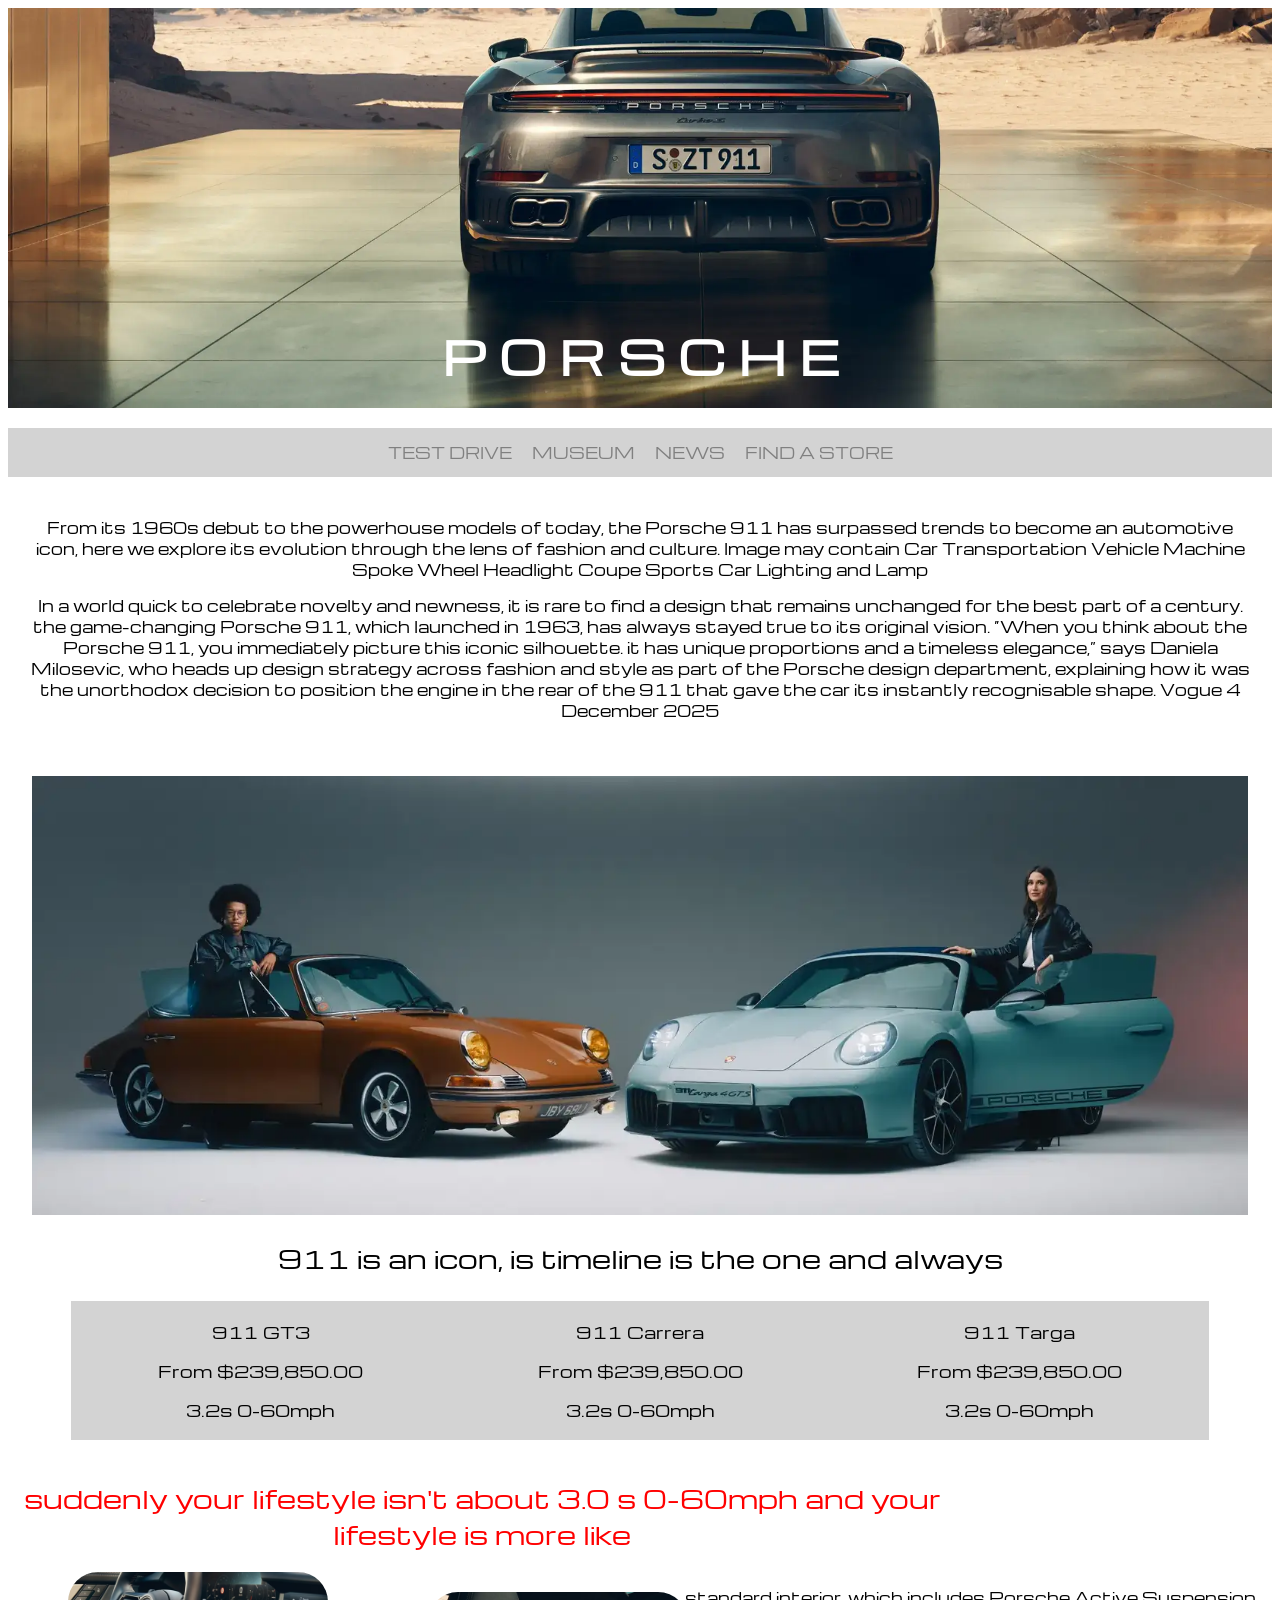
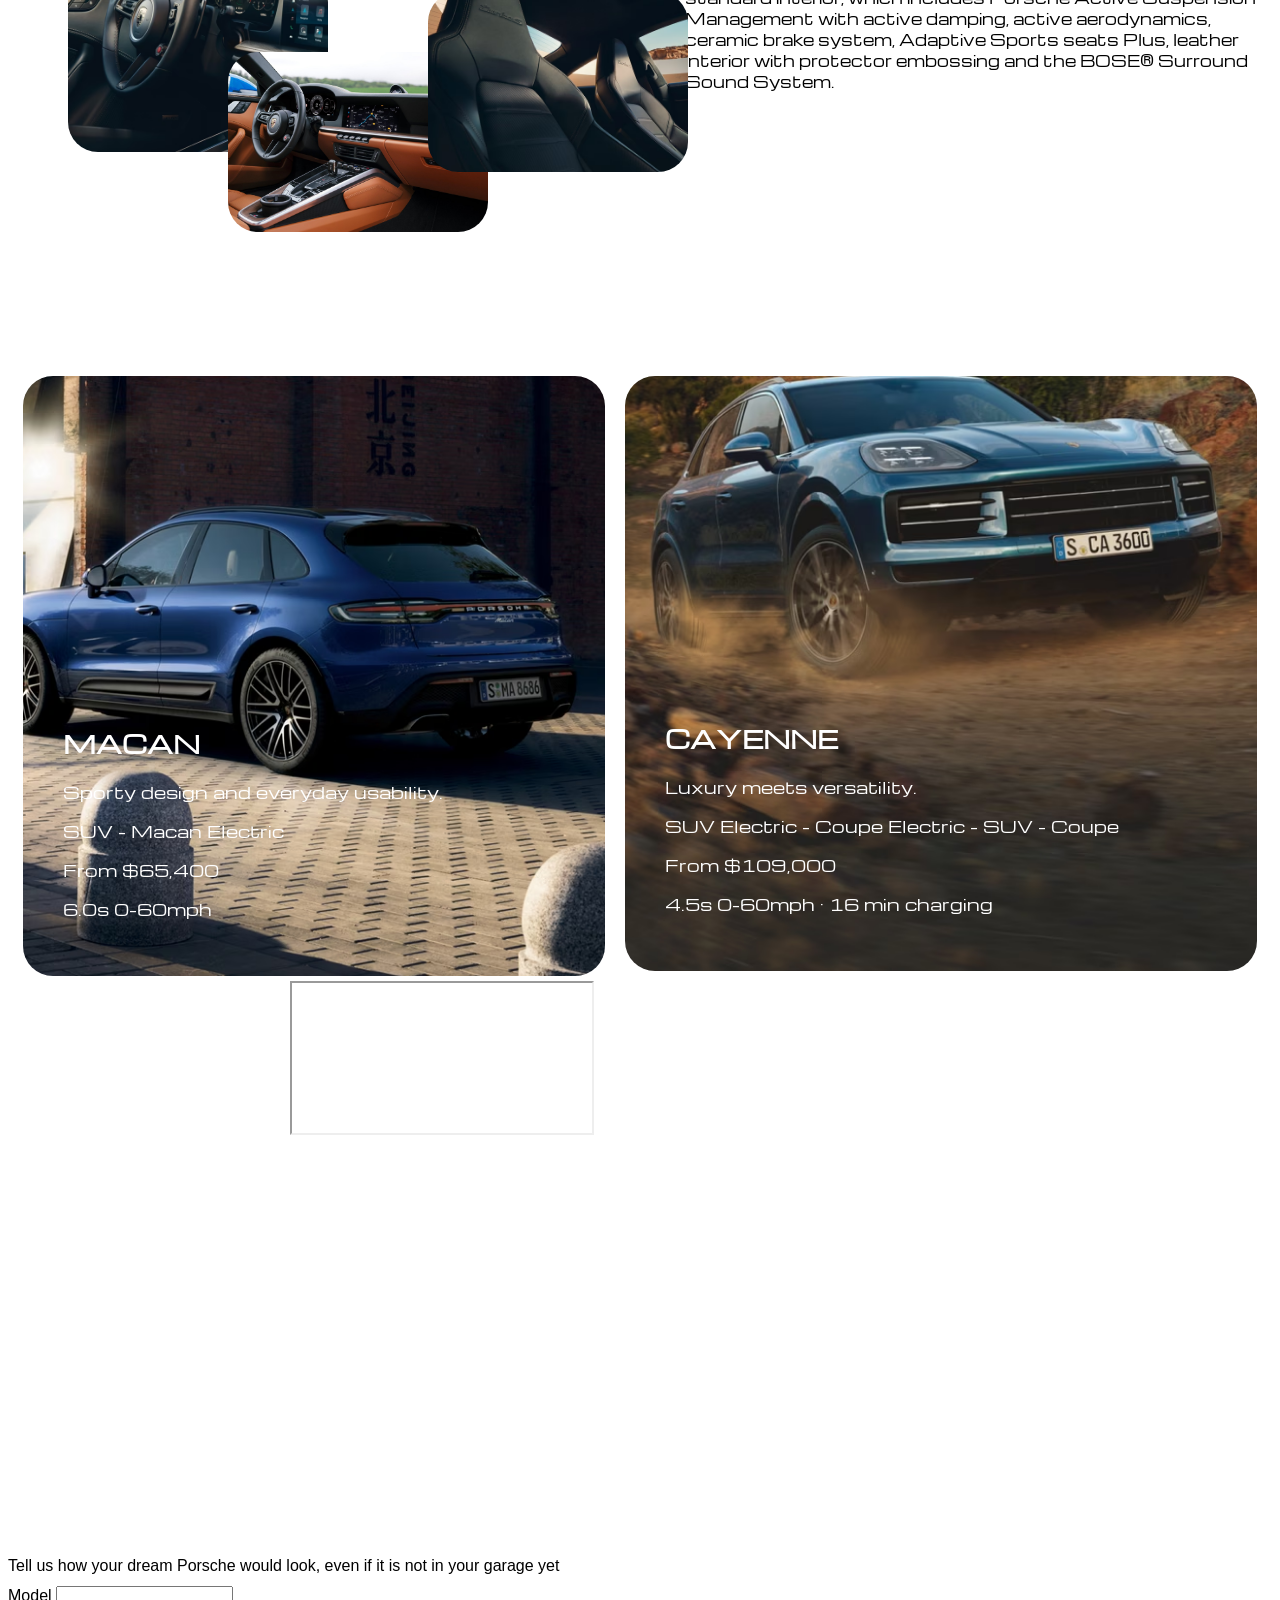
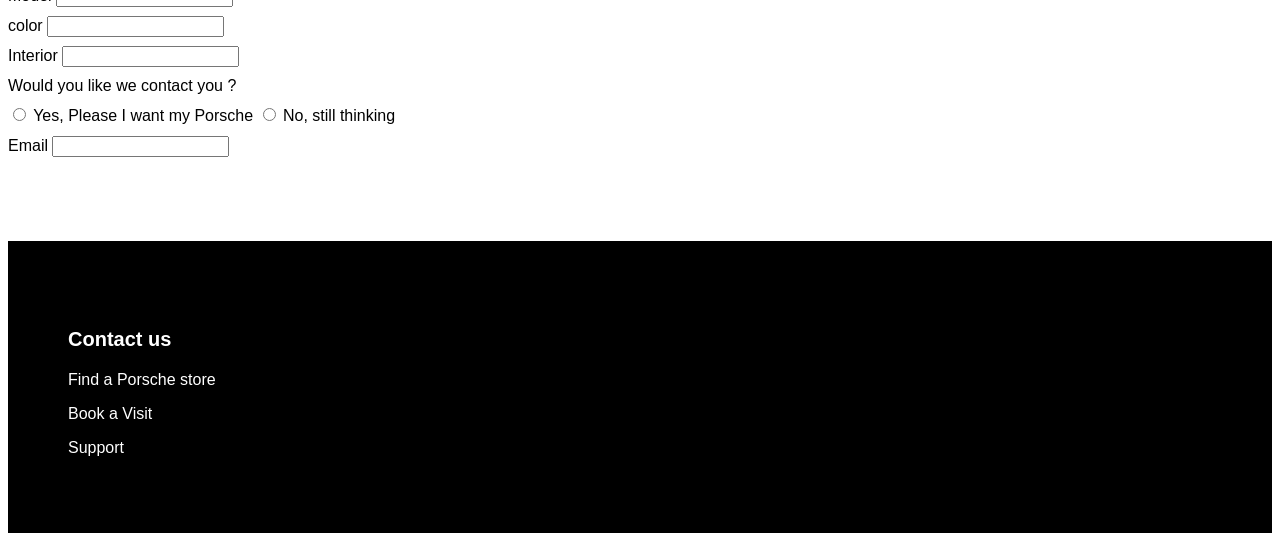
==== index.html @ 7ddfa950 "homepage" ====
<!DOCTYPE html>
<html lang="en">

<head>
  <meta charset="UTF-8">
  <meta name="viewport" content="width=device-width, initial-scale=1.0">
  <title>porschelovers</title>
  <link rel="stylesheet" href="../css/style.css" />

</head>

<body class="finalproject">

  <div class="porsche">
    <h1 id="topfinal">P O R S C H E</h1>
  </div>


  <div class="topitems">
    <a class="test drive" href="#home">TEST DRIVE </a>
    <a href="html/museum.html">MUSEUM</a>
    <a href="#news">NEWS</a>
    <a href="html/findastore.html">FIND A STORE</a>
  </div>


  <div class="intro">
    From its 1960s debut to the powerhouse models of today, the Porsche 911 has surpassed trends to
    become an automotive icon, here we explore its evolution through the lens of fashion and culture.
    Image may contain Car Transportation Vehicle Machine Spoke
    Wheel Headlight Coupe Sports Car Lighting and Lamp

    <p>
      In a world quick to celebrate novelty and newness,
      it is rare to find a design that remains unchanged for the best part of a century.
      the game-changing Porsche 911, which launched in 1963, has always stayed true to its original vision.
      “When you think about the Porsche 911, you immediately picture this iconic silhouette. it has unique proportions
      and a timeless elegance,”
      says Daniela Milosevic, who heads up design strategy across fashion and style as part of the Porsche design
      department,
      explaining how it was the unorthodox decision to position the engine in the rear of the 911 that gave the car its
      instantly recognisable shape.
      Vogue 4 December 2025
    </p>
  </div>


  <img class="first" src="../img/first.webp" alt="voguepicture">

  <p class="icon"> 911 is an icon, is timeline is the one and always</p>

  <article>
    <div class="container">
      <div class="GT3"> 911 GT3
        <p>From $239,850.00</p>
        <p1>3.2s 0-60mph</p1>
      </div>

      <div class="Carrera"> 911 Carrera
        <p>From $239,850.00</p>
        <p1>3.2s 0-60mph</p1>
      </div>

      <div class="targa"> 911 Targa
        <p>From $239,850.00</p>
        <p1>3.2s 0-60mph</p1>
      </div>
  </article>

  <div class="models">
    suddenly your lifestyle isn't about 3.0 s 0-60mph and your lifestyle is more like
  </div>

  <div class="interior">
    <img class="imgone" src="../img/interior.avif" alt="interior">
    <img class="imgtwo" src="../img/interiorcolor.jfif" alt="interiorcolor">
    <img class="imgthree" src="../img/seats.avif" alt="seats">
  </div>

  <div class="textright">
    <p>standard interior, which includes Porsche Active Suspension
      Management with active damping, active aerodynamics,
      ceramic brake system, Adaptive Sports seats Plus, leather interior
      with protector embossing and the BOSE® Surround Sound System.
    </p>
  </div>

<div class="suvs">

    <div class="firstmodel">
        <img class="blue" src="../img/macan.avif" alt="macan">

        <div class="macaninfo">
            <h2>MACAN</h2>
            <p>Sporty design and everyday usability.</p>
            <p>SUV - Macan Electric</p>
            <p>From $65,400</p>
            <p>6.0s 0-60mph</p>
        </div>
    </div>

    <div class="secondmodel">
        <img class="green" src="../img/cayenne (2).avif" alt="cayenne">

        <div class="cayenneinfo">
            <h2>CAYENNE</h2>
            <p>Luxury meets versatility.</p>
            <p>SUV Electric - Coupe Electric - SUV - Coupe</p>
            <p>From $109,000</p>
            <p>4.5s 0-60mph · 16 min charging</p>
        </div>
    </div>

</div>

  <div class="video">
    <iframe src="https://www.youtube.com/embed/IyYB0nlSMFE?si=cgIBkVnukP4LBjOP" title="Porsche 911 tribute"
      allowfullscreen="accelerometer; autoplay; clipboard-write; encrypted-media; gyroscope; picture-in-picture; web-share"
      referrerpolicy="strict-origin-when-cross-origin" allowfullscreen></iframe>
  </div>


  <form>
    <label for="looks">Tell us how your dream Porsche would look, even if it is not in your garage yet </label>
    <br> Model <input type="text">
    <br> color <input type="text">
    <br> Interior <input type="text">
    <br> Would you like we contact you ?
    <br> <input type="radio"> Yes, Please I want my Porsche
    <input type="radio"> No, still thinking
    <br> Email <input type="text">

  </form>

 <footer>
   <div class="footer">
      <h4>Contact us</h4>
      <p>Find a Porsche store</p>
      <p>Book a Visit</p>
      <p>Support</p>  
    </div>
 </footer>





</body>

</html>
---- css/style.css ----
@import url('https://fonts.googleapis.com/css2?family=Michroma&display=swap');



#topfinal {
    font-family: "michroma";
    text-align:center;
    align-items:end;
    font-size: 45px;
    color: white;
    margin: 0;
    padding-bottom: 20px;
}

div.porsche{
    background-image: url('../img/car.webp');
    background-repeat: no-repeat;
    background-size: cover;
    height: 400px;
    display: flex;
    justify-content: center;
    align-items: flex-end; 
}

.topitems {
    display: flex;
    justify-content: center;    
    gap: 20px;
    margin: 20px auto;
    color: white;
    font-family: "michroma";
    background-color: lightgray;
    text-align: center;
    text-decoration: none;
    padding: 14px 16px;
    font-size: 15px;
}

.topitems a {
    color: grey;
    text-decoration: none;
    
}
.topitems a:hover {
    background-color: grey;
    color: white;
}

.topimg {
    display: block;
}

.video {
    width: 80%;
    max-width: 700px;
    aspect-ratio: 16/9;
    margin:5px auto;
    overflow: hidden;
    padding-bottom: 10%;
}

article { 
    align-items: center;
    text-align: center;
}

img.first {
    width: 95vw;
    height: auto;
    display: block;
    margin: 10px auto;
}

div.intro {
    text-align: center;
    font-family: "michroma";
    margin: 20px auto;
    padding: 20px;
    font-size: 15px;
}

p.icon {
    font-family: "michroma";
    text-align: center;
    font-size:25px;
}
    
.container {
    display: grid;
    grid-template-columns: 30% 30% 30%;
    justify-content: center;
}



div.GT3 {
    font-family: "michroma";
    grid-column: 1;
    background-color:lightgray;
    padding-top: 5%;
    padding-bottom: 5%;
}


div.Carrera {
    grid-column: 2;
    display: flex;
    background-color: lightgray;
    font-family: "michroma";
    display: inline-block;padding-top: 5%;
    padding-bottom: 5%;
}

div.targa {
     grid-column: 3;
    display: flex;
    font-family: "michroma";
    background-color: lightgray;
    display: inline-block;padding-top: 5%;
    padding-bottom: 5%;
}

div.models {
    font-family: "michroma";
    color: red;
    text-align: center;
    font-size: 25px ;
    margin-top: 40px;
    width: 75%;
}


div.interior{
    display:inline-block;
    position:relative;
    width: 35%;
    height: 420px;
    margin-left: 20px;
}

.interior img {
    width: 260px;
    height: 180px;
    object-fit: cover;
    border-radius: 30px;
    position: absolute;
}

.imgone {
    top: 20px;
    left: 40px; 
}

.imgtwo {
    top: 100px;
    left: 200px; 
}

.imgthree {
    top: 40px;
    left: 400px;   
}

.textright {
    width: 48%;
    font-size: 15px;
    font-family: "michroma";
    margin-bottom: 20px;
    margin-top: 20px;
    float: right;
}

.textright p {
    margin-left: 20px;
}

.suvs {
    display: flex;
    gap: 20px;  
    justify-content: center;
    width: 100%;
}

div.firstmodel {
    width: 46%;
    height: 600px;
    overflow: hidden;
    border-radius: 30px;
    position: relative;
}


.firstmodel img {
    width: 100%;
    height: 100%;
    object-fit: cover;
    display: block;
}

div.secondmodel {
    width: 50%;
    height: 595px;
    overflow: hidden;
    border-radius: 30px;
    position: relative;
}

.secondmodel img {
    width: 100%;
    height: 100%;
    object-fit: cover;
    display: block;
}

div.macaninfo {
    color:white;
    position: absolute;
    bottom: 40px;
    left: 40px;
    font-family: "michroma";
}

div.cayenneinfo {
    color:white;
    position: absolute;
    bottom: 40px;
    left: 40px;
    font-family: "michroma";
}

footer {
    background-color: black;
    color: white;
    padding: 60px;
    margin-top: 80px;
    font-family: helvetica;
}

footer h4 {
    font-size: 20px;
    margin-bottom: 20px;
}

.footer p:hover {
    background-color: grey;
    color: red;
    display: inline-block;
}


form {
    font-family: Arial, Helvetica, sans-serif;
    line-height: 30px;
    margin-top: 50px;
}


#museumtop {
    font-family: "michroma";
    text-align:center;
    align-items:end;
    font-size: 45px;
    color: white;
    margin: 0;
    padding-bottom: 20px;
}


div.mtop {
    background-image: url(../img/museumtop.avif);
  
}
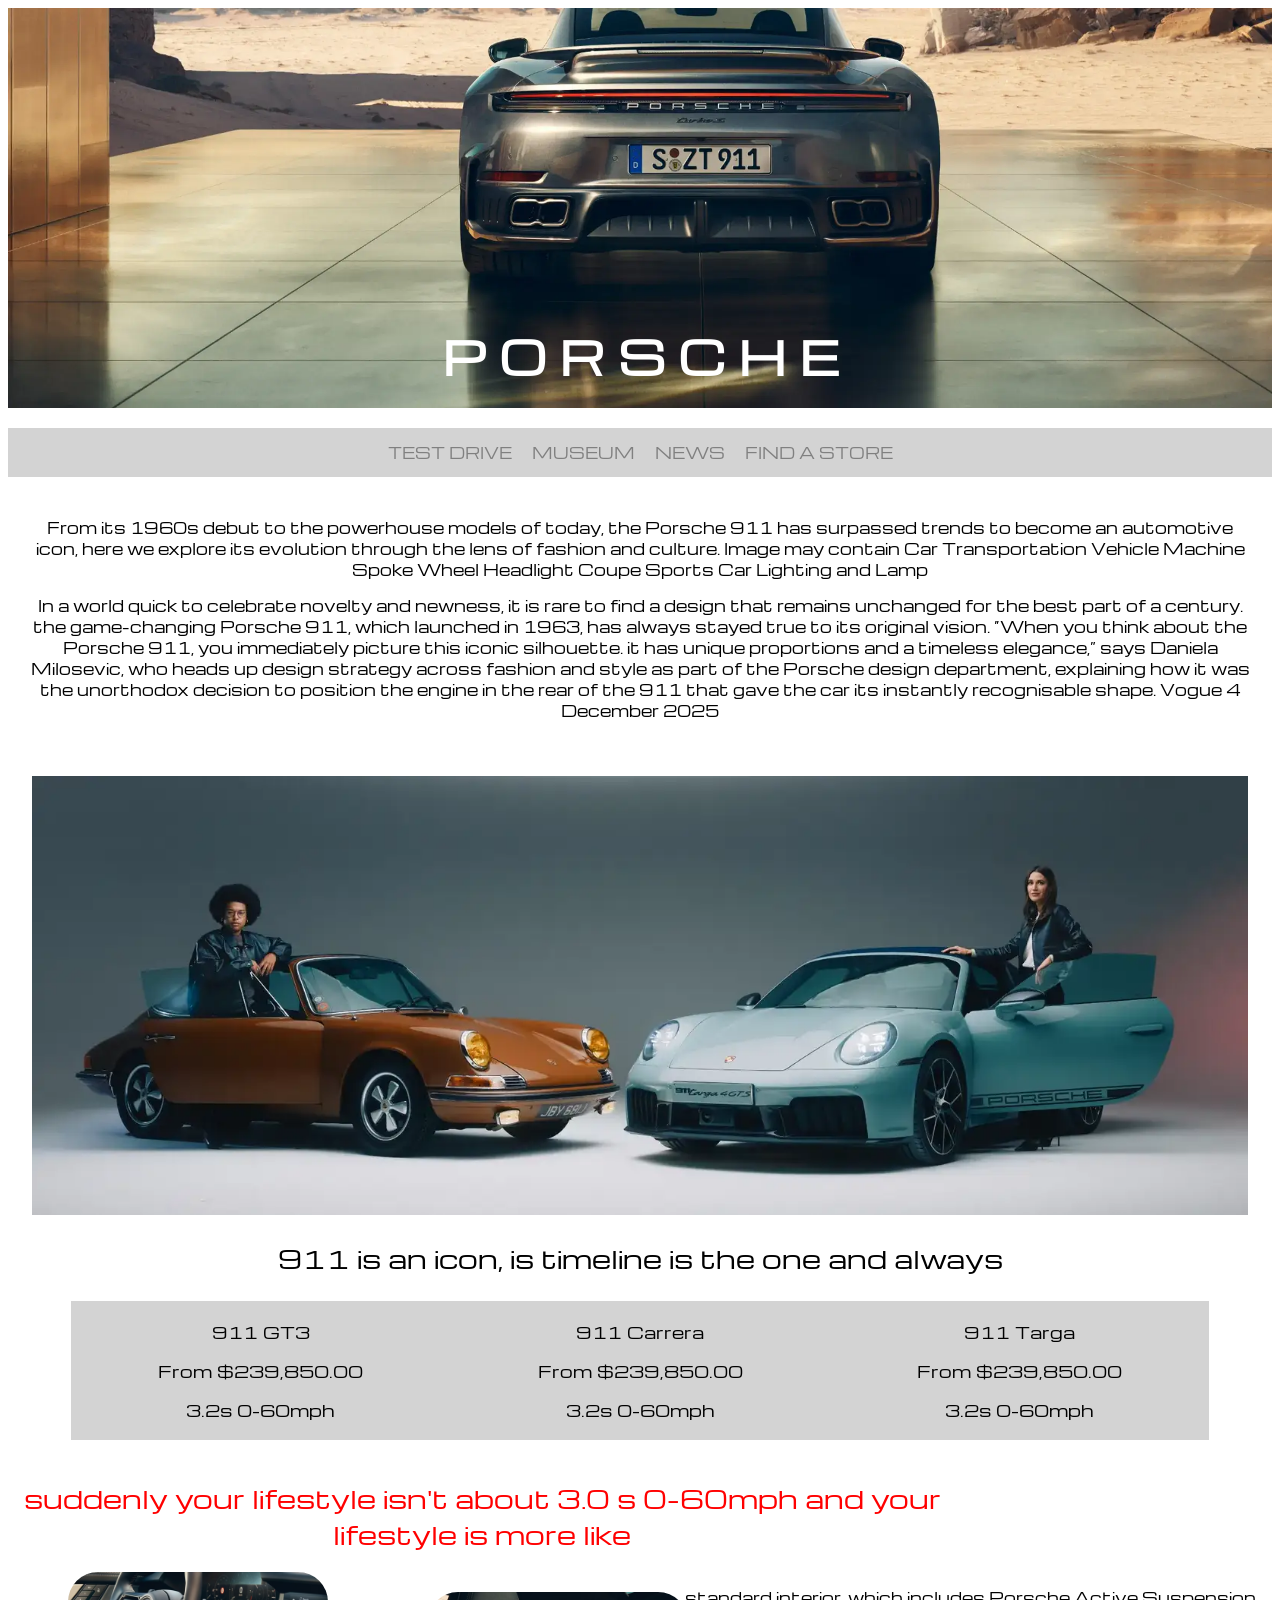
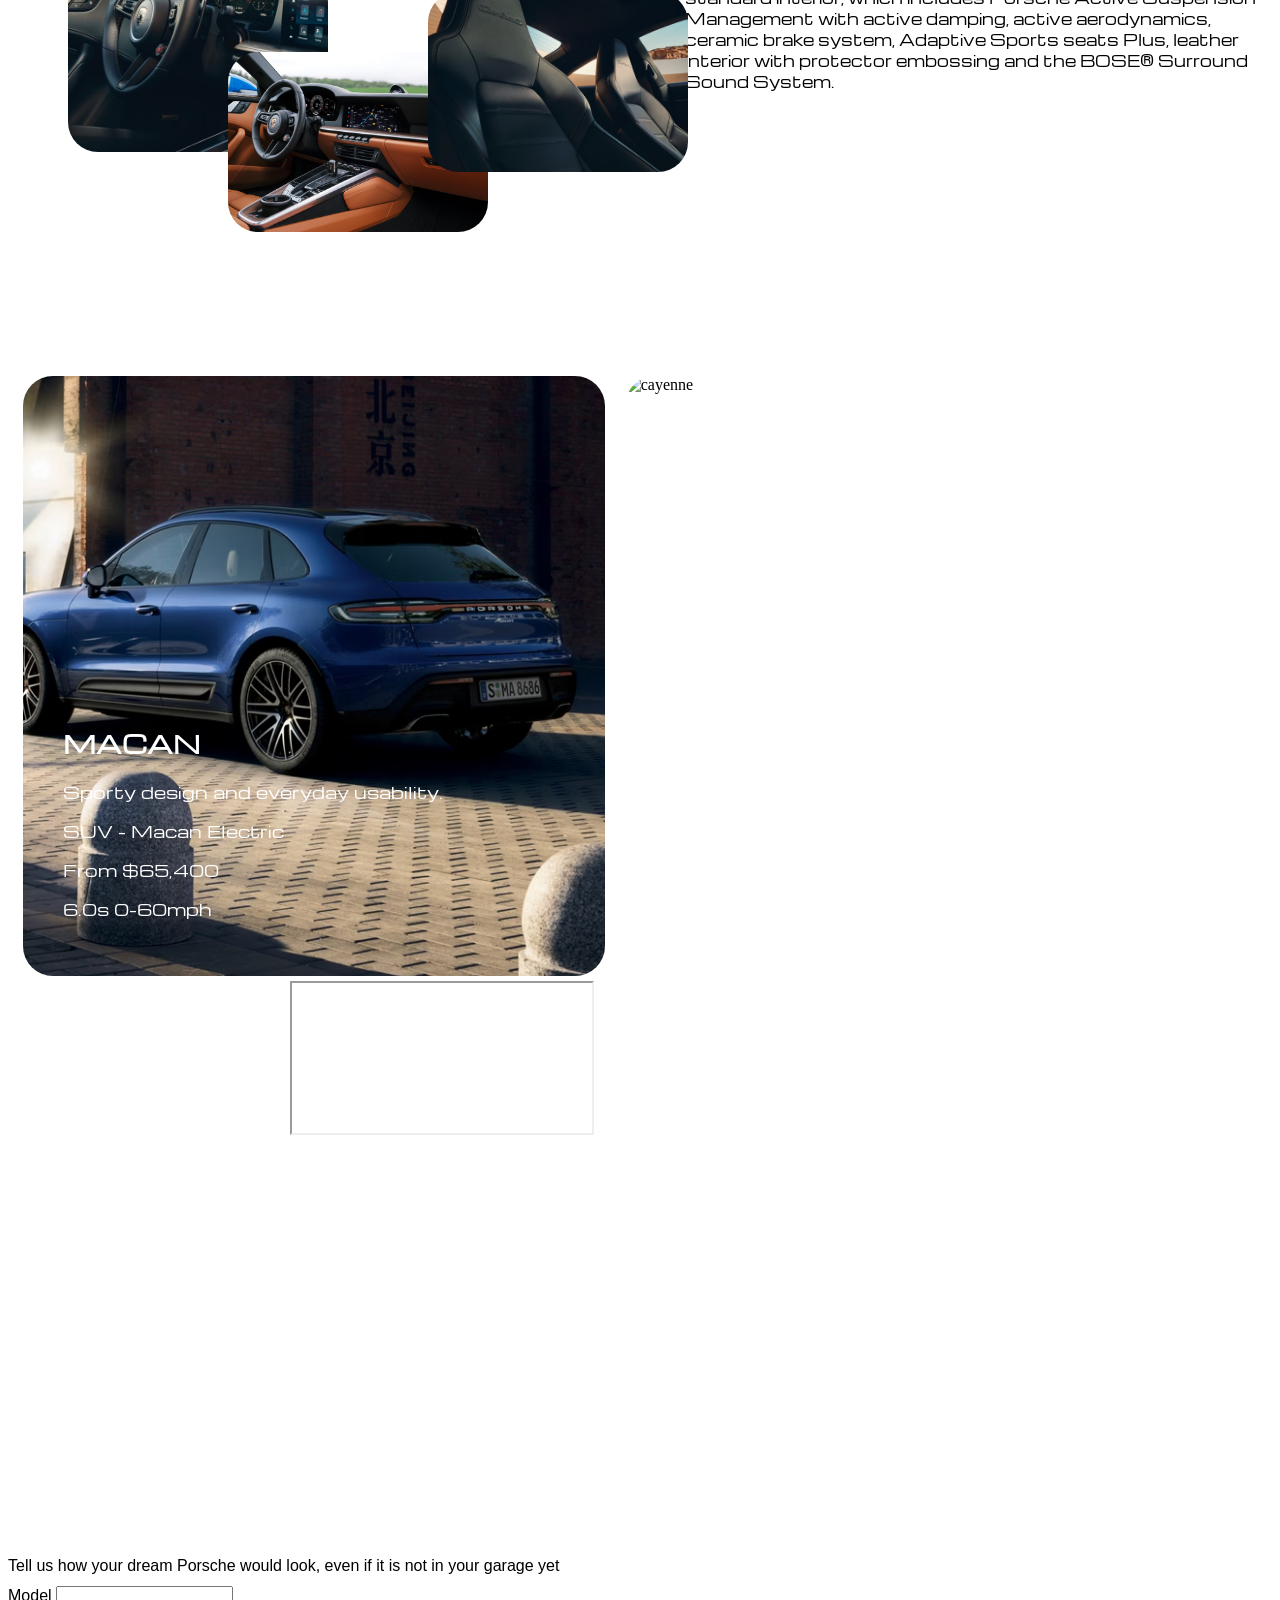
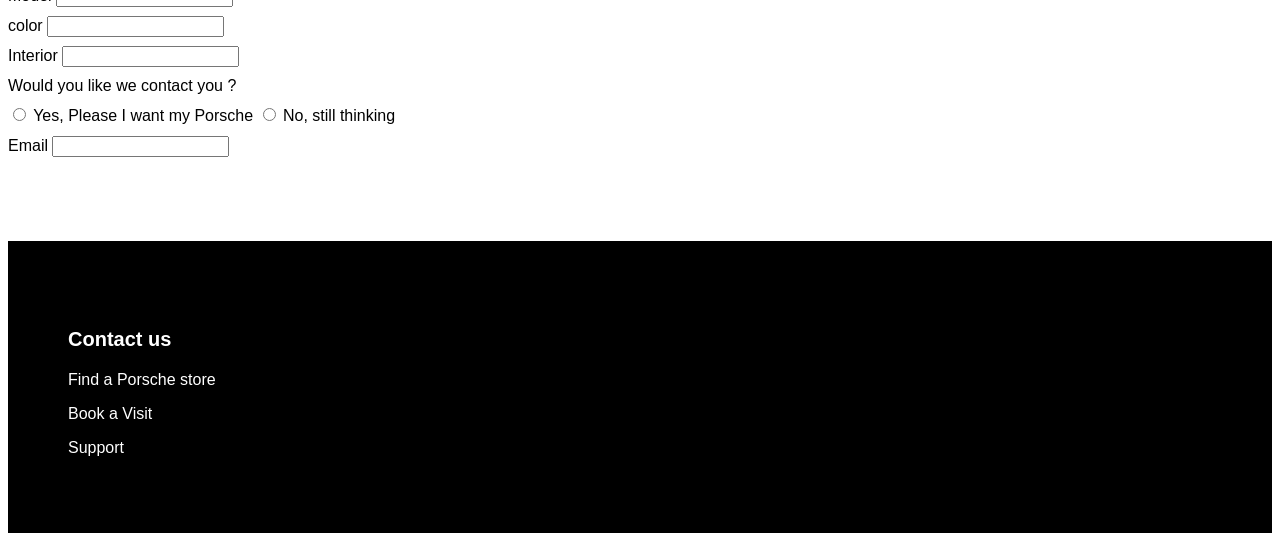
==== commit 8d9f8e73: "museum changes" ====
--- a/index.html
+++ b/index.html
@@ -5,7 +5,7 @@
   <meta charset="UTF-8">
   <meta name="viewport" content="width=device-width, initial-scale=1.0">
   <title>porschelovers</title>
-  <link rel="stylesheet" href="../css/style.css" />
+  <link rel="stylesheet" href="./css/style.css" />
 
 </head>
 
@@ -72,9 +72,9 @@
   </div>
 
   <div class="interior">
-    <img class="imgone" src="../img/interior.avif" alt="interior">
-    <img class="imgtwo" src="../img/interiorcolor.jfif" alt="interiorcolor">
-    <img class="imgthree" src="../img/seats.avif" alt="seats">
+    <img class="imgone" src="img/interior.avif" alt="interior">
+    <img class="imgtwo" src="img/interiorcolor.jfif" alt="interiorcolor">
+    <img class="imgthree" src="img/seats.avif" alt="seats">
   </div>
 
   <div class="textright">
@@ -88,7 +88,7 @@
 <div class="suvs">
 
     <div class="firstmodel">
-        <img class="blue" src="../img/macan.avif" alt="macan">
+        <img class="blue" src="img/macan.avif" alt="macan">
 
         <div class="macaninfo">
             <h2>MACAN</h2>
@@ -100,7 +100,7 @@
     </div>
 
     <div class="secondmodel">
-        <img class="green" src="../img/cayenne (2).avif" alt="cayenne">
+        <img class="green" src="../porschelover/img/cayenne (2).avif" alt="cayenne">
 
         <div class="cayenneinfo">
             <h2>CAYENNE</h2>
@@ -129,7 +129,6 @@
     <br> <input type="radio"> Yes, Please I want my Porsche
     <input type="radio"> No, still thinking
     <br> Email <input type="text">
-
   </form>
 
  <footer>
--- a/css/style.css
+++ b/css/style.css
@@ -256,7 +256,7 @@
 }
 
 
-#museumtop {
+#name {
     font-family: "michroma";
     text-align:center;
     align-items:end;
@@ -267,7 +267,39 @@
 }
 
 
-div.mtop {
+div.Mtop {
     background-image: url(../img/museumtop.avif);
-  
+    background-repeat: no-repeat;
+    background-size: cover;
+    height: 400px;
+    display: flex;
+    font-family: "michroma";
+}
+
+div.about {
+    text-align:left;
+    font-family: "michroma";
+    margin: 20px auto;
+    padding: 20px;
+    font-size: 15px;
+}
+
+
+.firstmuseum {
+    width: 50%;
+    overflow: hidden;
+    border-radius: 30px;;
+}
+
+.description {
+    width: 48%;
+    font-size: 15px;
+    font-family: "michroma";
+    margin-bottom: 20px;
+    margin-top: 20px;
+    float: right;
+}
+
+.description p {
+    margin-left: 20px;
 }
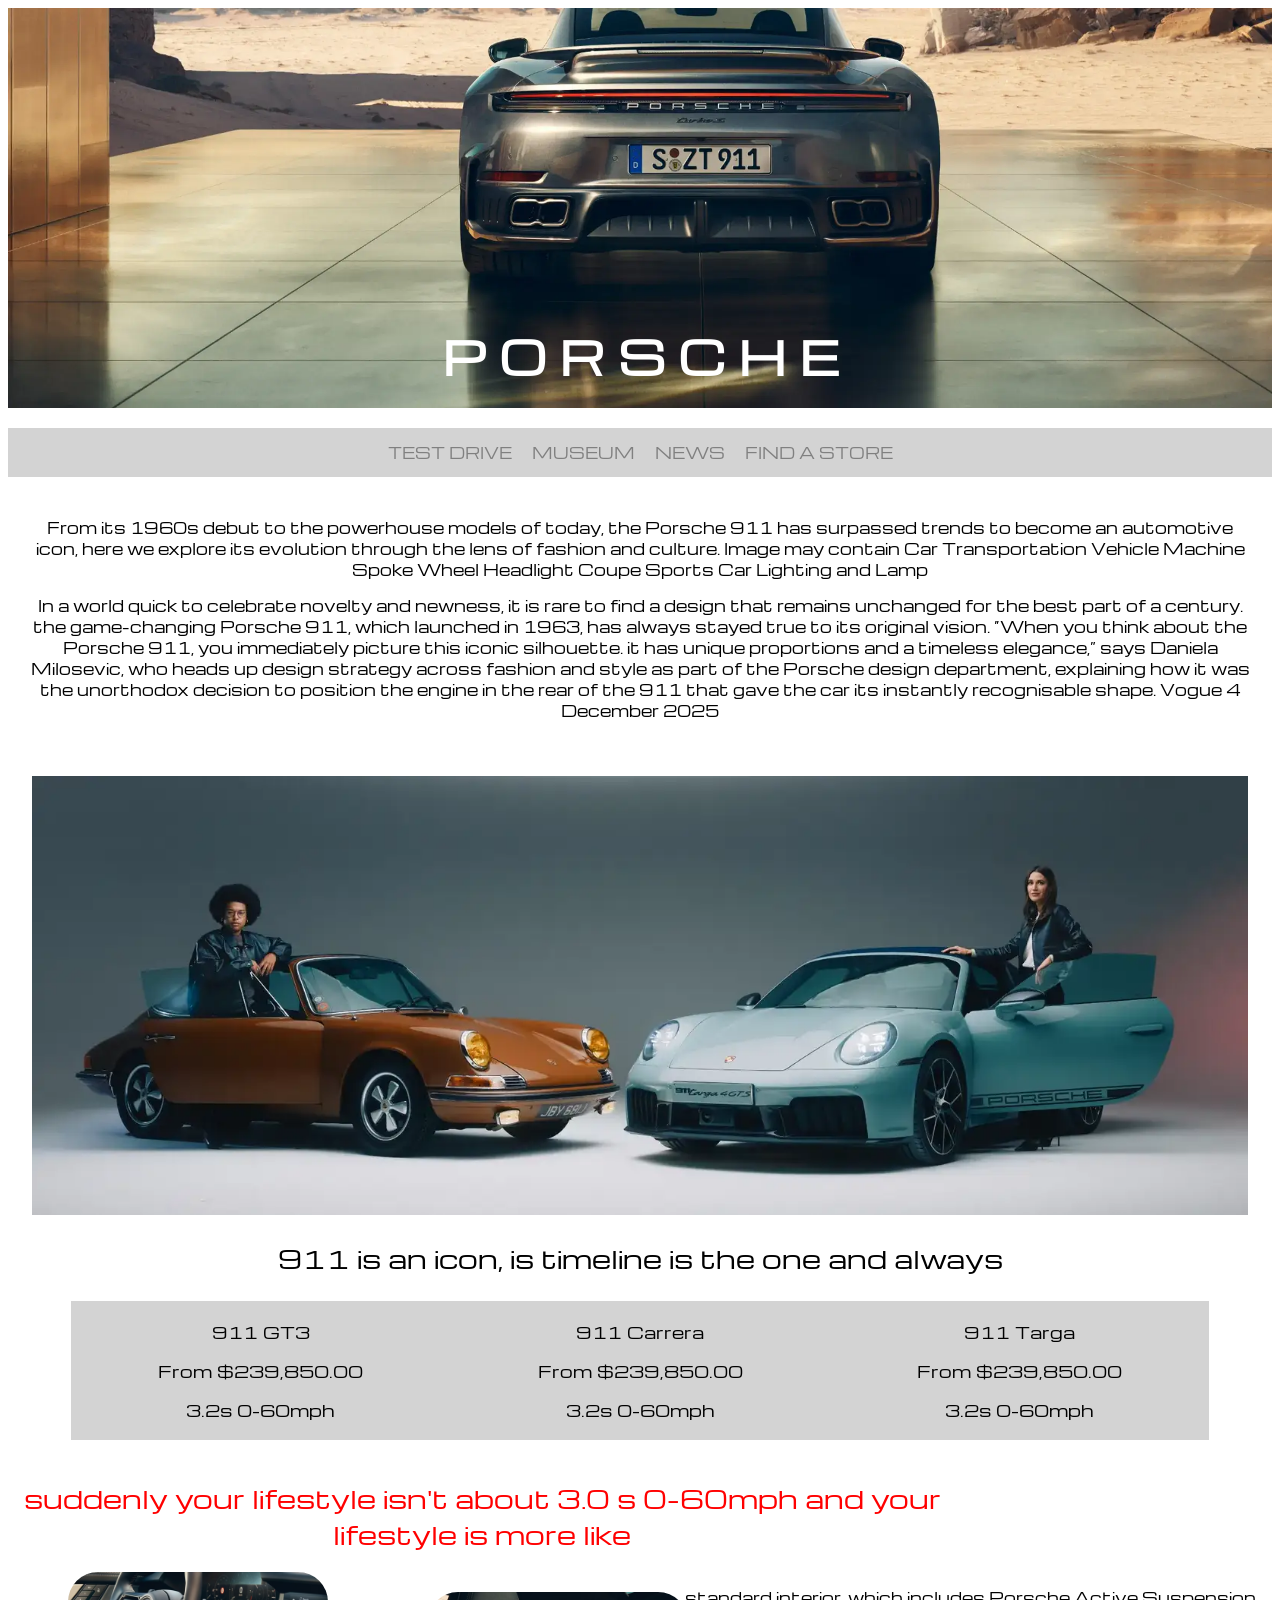
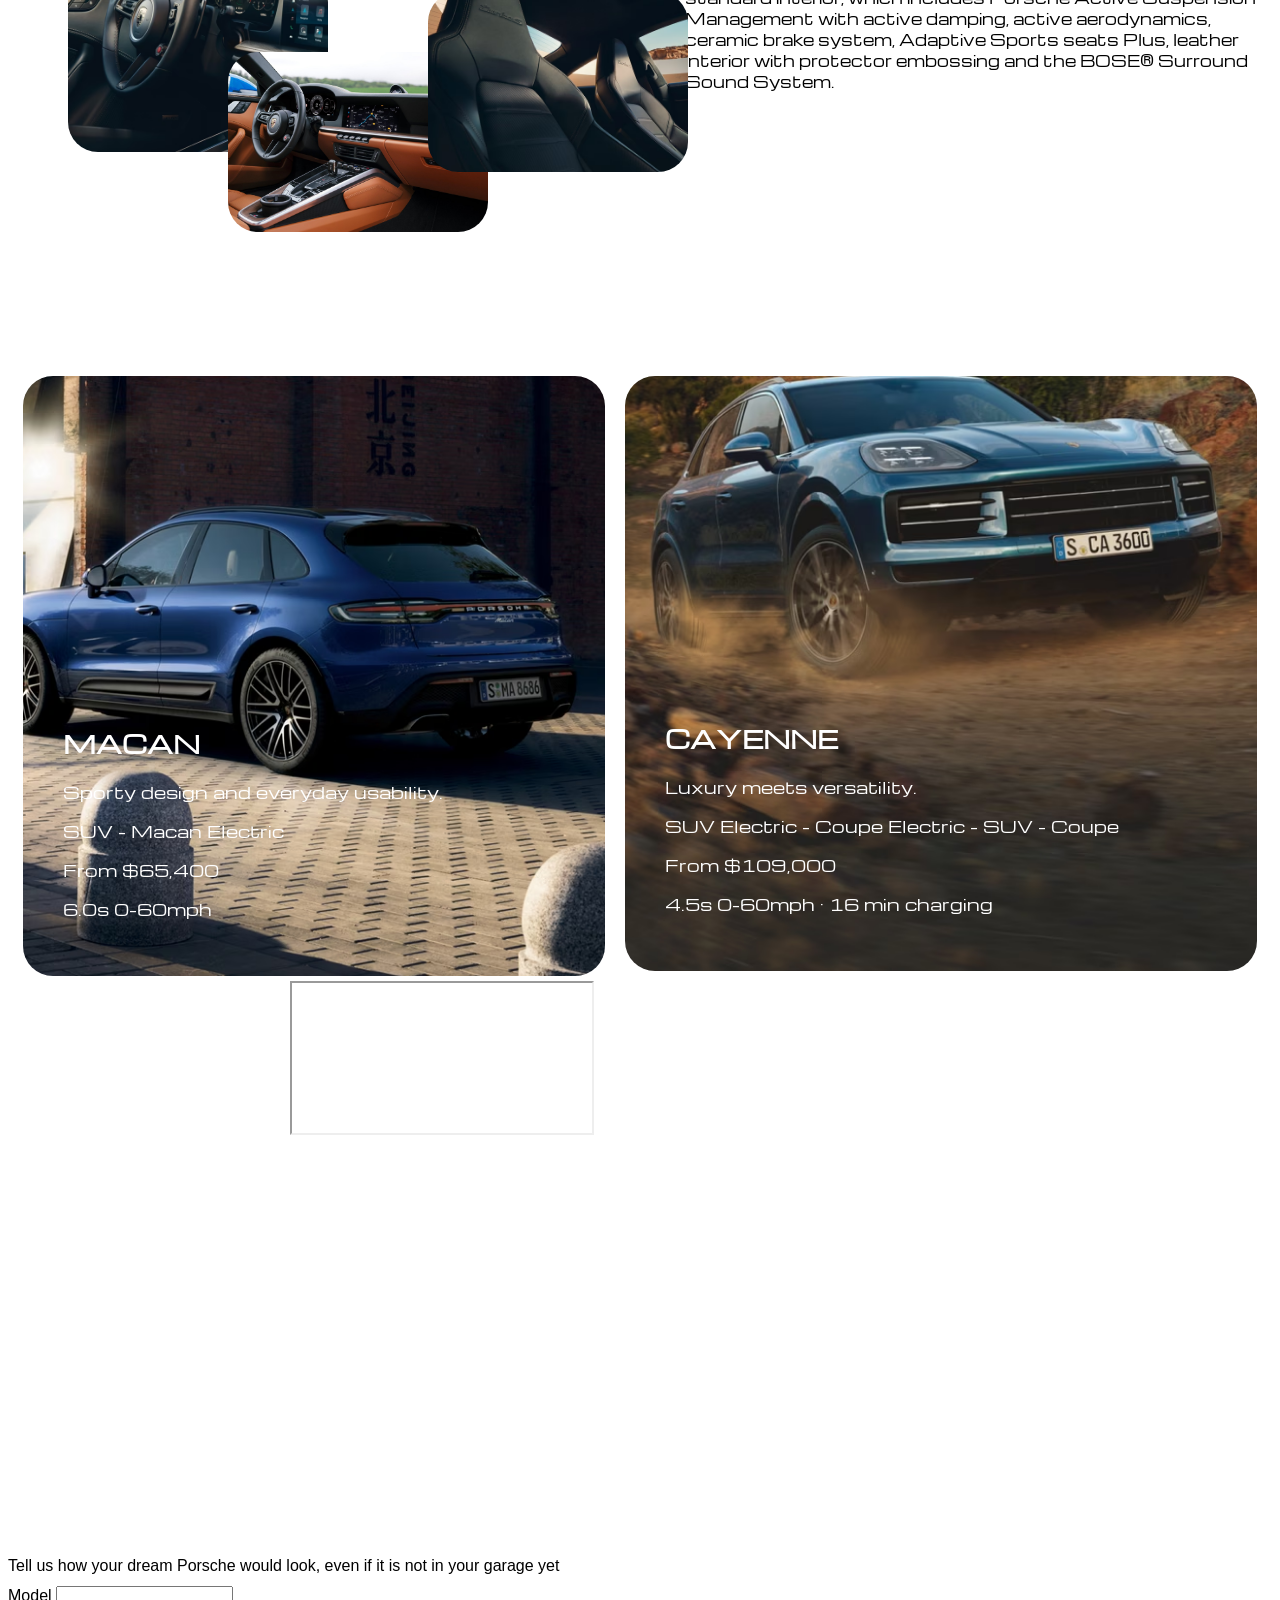
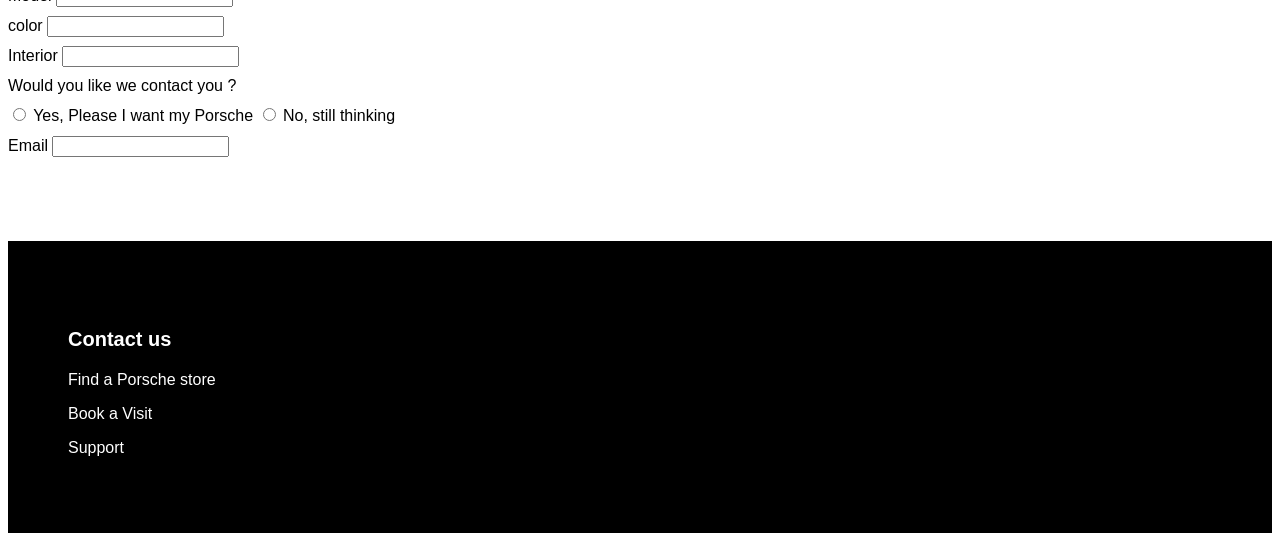
==== commit 703c8b01: "fixed links" ====
--- a/index.html
+++ b/index.html
@@ -45,7 +45,7 @@
   </div>
 
 
-  <img class="first" src="../img/first.webp" alt="voguepicture">
+  <img class="first" src="img/first.webp" alt="voguepicture">
 
   <p class="icon"> 911 is an icon, is timeline is the one and always</p>
 
@@ -100,7 +100,7 @@
     </div>
 
     <div class="secondmodel">
-        <img class="green" src="../porschelover/img/cayenne (2).avif" alt="cayenne">
+        <img class="green" src="img/cayenne.avif" alt="cayenne">
 
         <div class="cayenneinfo">
             <h2>CAYENNE</h2>
--- a/css/style.css
+++ b/css/style.css
@@ -256,12 +256,18 @@
 }
 
 
+
+.museum {
+    background-color: black;
+    color: white;
+}
+
 #name {
     font-family: "michroma";
     text-align:center;
     align-items:end;
     font-size: 45px;
-    color: white;
+    color: white; 
     margin: 0;
     padding-bottom: 20px;
 }
@@ -274,6 +280,7 @@
     height: 400px;
     display: flex;
     font-family: "michroma";
+    color: white;
 }
 
 div.about {
@@ -282,24 +289,38 @@
     margin: 20px auto;
     padding: 20px;
     font-size: 15px;
+    color: white;
 }
 
 
 .firstmuseum {
-    width: 50%;
+    width: 40%;
     overflow: hidden;
-    border-radius: 30px;;
+    
+}
+
+.collection {
+    display: block;
+    width: 100%;
+    border-radius: 30px;
 }
 
 .description {
-    width: 48%;
-    font-size: 15px;
-    font-family: "michroma";
-    margin-bottom: 20px;
+    width: 45%;
+    font-size: 15px;
+    font-family: "michroma";
+    margin-bottom: 20px; 
     margin-top: 20px;
-    float: right;
-}
+    color: white;
+} 
 
 .description p {
-    margin-left: 20px;
+   margin: 0;
+}
+
+.bloque {
+    display: flex;
+    align-items: flex-start;
+    gap: 40px;
+    margin: 40px 20px;
 }
